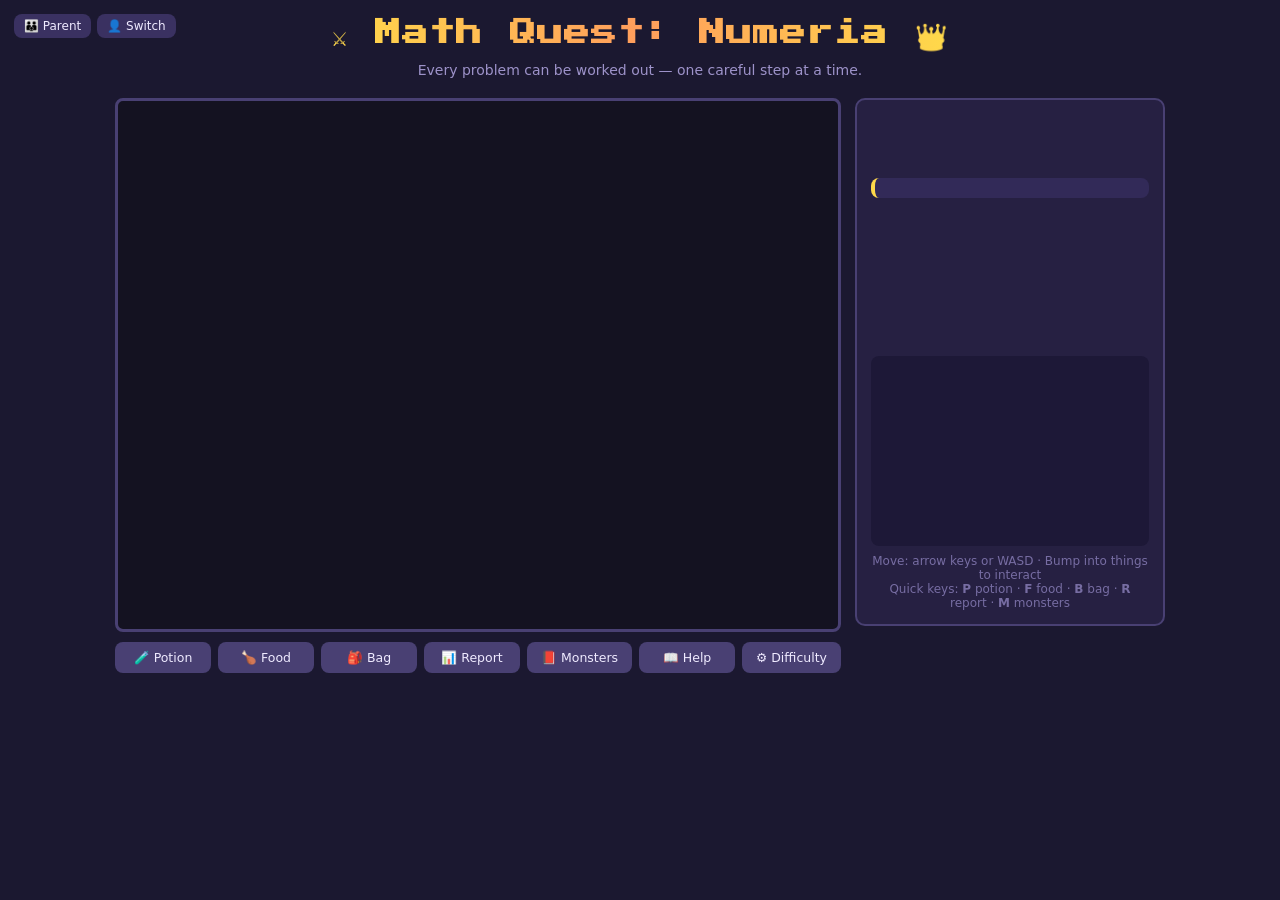
==== MathMaker_v2/index.html @ 12c75215 "Wave 8a + the legibility pass: telegraphs, Overwhelm, rust, growth - and a game that explains itself" ====
<!DOCTYPE html>
<html lang="en">
<head>
  <meta charset="UTF-8">
  <meta name="viewport" content="width=device-width, initial-scale=1.0">
  <title>Math Quest: Numeria</title>
  <link rel="icon" href="data:image/svg+xml,<svg xmlns=%22http://www.w3.org/2000/svg%22 viewBox=%220 0 100 100%22><text y=%22.9em%22 font-size=%2290%22>👑</text></svg>">
  <link rel="stylesheet" href="css/style.css">
  <!-- PWA (Pass F): installable icon + offline play when served over
       https; harmless no-ops from file:// (the family play copy) -->
  <link rel="manifest" href="manifest.json">
  <meta name="theme-color" content="#141221">
  <link rel="apple-touch-icon" href="assets/icon-192.png">
  <script>
    if ('serviceWorker' in navigator && location.protocol === 'https:') {
      addEventListener('load', () => navigator.serviceWorker.register('sw.js').catch(() => {}));
    }
  </script>
</head>
<body>
  <header>
    <div class="header-corner">
      <button id="btnParent" class="secondary">👪 Parent</button>
      <button id="btnSwitch" class="secondary">👤 Switch</button>
    </div>
    <div class="header-title">
      <h1>⚔️ Math Quest: Numeria 👑</h1>
      <div class="subtitle">Every problem can be worked out — one careful step at a time.</div>
    </div>
    <div class="header-spacer"></div>
  </header>

  <div id="game">
    <div id="playArea">
      <canvas id="canvas" width="720" height="528"></canvas>
      <div class="action-bar">
        <button id="btnPotion" title="or press P">🧪 Potion</button>
        <button id="btnFood" title="or press F">🍗 Food</button>
        <button id="btnBag" title="or press B">🎒 Bag</button>
        <button id="btnReport" title="or press R">📊 Report</button>
        <button id="btnBook" title="or press M">📕 Monsters</button>
        <button id="btnHelp">📖 Help</button>
        <button id="btnDifficulty">⚙️ Difficulty</button>
      </div>
    </div>
    <aside id="sidebar">
      <div class="stat" id="statHp"></div>
      <div class="stat" id="statStamina"></div>
      <div class="stat" id="statGold"></div>
      <div class="stat" id="statLevel"></div>
      <div class="stat combat" id="statAtk"></div>
      <div class="stat combat" id="statDef"></div>
      <div class="stat" id="statStreak"></div>
      <div class="stat" id="spellRow"></div>
      <div id="taskBox"></div>
      <div id="log"></div>
      <div class="keys-hint">Move: arrow keys or WASD · Bump into things to interact<br>
        Quick keys: <b>P</b> potion · <b>F</b> food · <b>B</b> bag · <b>R</b> report · <b>M</b> monsters</div>
    </aside>
  </div>

  <div id="overlay" class="hidden">
    <div id="modalBox"></div>
  </div>

  <div id="battleOverlay" class="hidden"></div>

  <div id="profileScreen" class="hidden">
    <div class="profile-card">
      <h1>⚔️ Math Quest: Numeria 👑</h1>
      <div class="tag">Every problem can be worked out — one careful step at a time.</div>
      <div id="profileList"></div>
      <div class="new-row">
        <input id="newName" type="text" maxlength="20" placeholder="New adventurer's name" autocomplete="off">
        <button id="btnNew" class="primary">Start ▶</button>
      </div>
    </div>
  </div>

  <script src="js/tracker.js"></script>
  <script src="js/problems.js"></script>
  <script src="js/mastery.js"></script>
  <script src="js/data.js"></script>
  <script src="js/maps.js"></script>
  <script src="js/sprites.js"></script>
  <script src="js/battle.js"></script>
  <script src="js/engine.js"></script>
  <script src="js/ui.js"></script>
  <script src="js/main.js"></script>
</body>
</html>
---- MathMaker_v2/css/style.css ----
/* MathMaker v2 */
@font-face {
  font-family: 'Press Start 2P';
  src: url('../assets/PressStart2P.ttf') format('truetype');
  font-display: swap;
}

* { box-sizing: border-box; margin: 0; padding: 0; }

body {
  background: #1b1830;
  color: #efeaff;
  font-family: 'Avenir Next', 'Segoe UI', system-ui, sans-serif;
  min-height: 100vh;
  display: flex;
  flex-direction: column;
  align-items: center;
}

/* three columns: grown-up buttons | centered title | matching spacer —
   grid (not absolute) so the buttons can never overlap the title */
header {
  text-align: center; padding: 14px 14px 8px;
  display: grid; grid-template-columns: 1fr auto 1fr; align-items: start; gap: 8px;
  align-self: stretch; /* body centers children to content width — stretch to
                          the full window so the corner is the WINDOW corner,
                          not a spot crowding the title */
}
.header-corner { display: flex; gap: 6px; justify-self: start; }
.header-corner button { font-size: 12px; padding: 5px 10px; }
header h1 {
  font-family: 'Press Start 2P', monospace;
  font-size: 26px; letter-spacing: 1px;
  background: linear-gradient(90deg, #ffd94a, #ff9d5c, #ffd94a);
  -webkit-background-clip: text; background-clip: text;
  -webkit-text-fill-color: transparent;
  padding: 6px 0;
}
header .subtitle { color: #9d92c9; font-size: 14px; margin-top: 4px; }

#game { display: flex; gap: 14px; padding: 12px; align-items: flex-start; }

#canvas {
  border: 3px solid #494073;
  border-radius: 8px;
  background: #141221;
  image-rendering: pixelated;
}

/* ---------- sidebar ---------- */
#sidebar {
  width: 310px; min-height: 528px;
  background: #262042;
  border: 2px solid #494073;
  border-radius: 10px;
  padding: 14px;
  display: flex; flex-direction: column; gap: 8px;
  font-size: 15px;
}
#sidebar .stat { line-height: 1.35; }
#sidebar .stat.combat { font-size: 13.5px; }
#sidebar .dim { color: #9d92c9; font-size: 12px; }
.hpbar {
  height: 12px; background: #171331; border-radius: 6px;
  overflow: hidden; margin-bottom: 4px;
}
.hpfill { height: 100%; background: linear-gradient(90deg, #4cd964, #a8e063); transition: width 0.25s; }
.hpfill.low { background: linear-gradient(90deg, #e05252, #ff9d5c); }
.hpbar.stamina { height: 9px; }
.stfill { height: 100%; background: linear-gradient(90deg, #e0a952, #ffd94a); transition: width 0.25s; }
.stfill.low { background: linear-gradient(90deg, #b0763e, #e05252); }

.bag-empty { color: #776da3; font-size: 13.5px; padding: 4px 8px; }
.slot-label { font-size: 13px; color: #ffd94a; margin: 8px 0 2px; font-weight: 700; }
.topic-grid {
  display: grid; grid-template-columns: 1fr 1fr; gap: 4px 14px;
  background: #211b40; border-radius: 8px; padding: 10px 12px;
}
.topic-check {
  display: flex; align-items: center; gap: 8px;
  font-size: 13px; line-height: 1.3; cursor: pointer; padding: 3px 0;
}
.topic-check input { width: 16px; height: 16px; accent-color: #ffd94a; cursor: pointer; }
.topic-row { display: flex; flex-direction: column; }
.trend-up { color: #4cd964; font-size: 11px; }
.trend-down { color: #ff9d5c; font-size: 11px; }
.miss-details { font-size: 11.5px; color: #b4a9df; margin: 0 0 4px 24px; }
.miss-details summary { cursor: pointer; }
.miss-row { padding: 2px 0 2px 4px; }
.almost-sparkle { display: inline-block; animation: almost-pulse 1.4s ease-in-out infinite; }
@keyframes almost-pulse { 0%, 100% { opacity: 0.55; transform: scale(1); } 50% { opacity: 1; transform: scale(1.25); } }
.bug-row { font-size: 12.5px; padding: 4px 6px; background: #211b40; border-radius: 6px; margin-bottom: 4px; }
.bug-text {
  width: 100%; height: 220px; font-size: 11px; font-family: monospace;
  background: #171331; color: #cfc6f2; border: 1.5px solid #494073; border-radius: 8px; padding: 8px;
}
#pinInput { flex: 1; font-size: 20px; padding: 9px 14px; border-radius: 8px;
  border: 2px solid #5e51a0; background: #171331; color: #fff; font-family: inherit; letter-spacing: 4px; }
#pinInput.shake { animation: shake 0.35s; border-color: #e05252; }
.shop-row.equipped { background: #32405a !important; }
.shop-row .shop-stat { width: auto; min-width: 64px; }
.bag-note { font-size: 12px; color: #9d92c9; }
.charm-row { padding: 5px 8px; font-size: 14px; line-height: 1.4; }
.shop-row button.shop-sell { padding: 4px 14px; font-size: 13.5px; background: #7a5c2c; }

#taskBox {
  background: #322a58; border-radius: 8px; padding: 10px;
  font-size: 14px; line-height: 1.45;
  border-left: 4px solid #ffd94a;
}

/* the action bar sits under the map, one horizontal strip */
#playArea { display: flex; flex-direction: column; gap: 10px; }
/* Kid buttons only (Parent/Switch live in the header corner). Wrap is the
   safety net: min-width keeps every label whole, flex-grow keeps each row
   filling the bar edge to edge — labels must never clip. */
.action-bar { display: flex; flex-wrap: wrap; gap: 7px; width: 726px; }
.action-bar button {
  flex: 1 1 auto; min-width: 96px; padding: 8px 4px;
  font-size: 12.5px; white-space: nowrap;
}

#log {
  margin-top: auto;
  font-size: 13px; color: #b4a9df;
  background: #1d1837; border-radius: 8px; padding: 9px;
  min-height: 190px; line-height: 1.5;
}

.keys-hint { font-size: 12px; color: #776da3; text-align: center; }

/* ---------- buttons ---------- */
button {
  font-family: inherit; font-size: 15px;
  padding: 8px 16px; border-radius: 8px; border: none;
  cursor: pointer; background: #494073; color: #efeaff;
  transition: transform 0.06s, filter 0.15s;
}
button:hover:not(:disabled) { filter: brightness(1.2); }
button:active:not(:disabled) { transform: scale(0.97); }
button:disabled { opacity: 0.45; cursor: default; }
button.primary { background: linear-gradient(180deg, #ffb84a, #f2952f); color: #3a2503; font-weight: 700; }
button.secondary { background: #3a3161; }
button.mini { padding: 2px 10px; font-size: 12px; }

/* ---------- overlay & modals ---------- */
#overlay {
  position: fixed; inset: 0;
  background: rgba(10, 8, 22, 0.78);
  display: flex; align-items: center; justify-content: center;
  z-index: 10; padding: 16px;
}
#overlay.hidden, #profileScreen.hidden, #battleOverlay.hidden { display: none; }

#modalBox {
  background: #2b2450;
  border: 3px solid #5e51a0;
  border-radius: 14px;
  padding: 22px 26px;
  width: min(620px, 94vw);
  max-height: 92vh; overflow-y: auto;
  box-shadow: 0 12px 60px rgba(0,0,0,0.6);
}
#modalBox h2 { font-size: 21px; margin-bottom: 10px; color: #ffd94a; }
#modalBox h3 { font-size: 14px; margin: 12px 0 6px; color: #b4a9df; }
/* help menu: calm, grouped entries — one lead term, roomy line spacing */
.help-p { margin: 0 0 9px; line-height: 1.45; }
.dialog-body { font-size: 15.5px; line-height: 1.55; }
.dialog-body hr { border: none; border-top: 1px solid #494073; margin: 10px 0; }
.btnrow { display: flex; gap: 10px; justify-content: flex-end; margin-top: 16px; }

/* ---------- problem UI (shared by modal + battle) ---------- */
.prob-header { font-size: 16px; margin-bottom: 12px; color: #cfc6f2; }
.prob-text {
  font-size: 23px; font-weight: 600; line-height: 1.45;
  background: #211b40; border-radius: 10px; padding: 14px 18px;
  margin-bottom: 12px;
}
.prob-text.battle { background: #171331; border: 2px solid #494073; }
.prob-svg { display: flex; justify-content: center; margin-bottom: 12px; }
.answer-row { display: flex; gap: 10px; }
#answerInput {
  flex: 1; font-size: 22px; padding: 9px 14px;
  border-radius: 8px; border: 2px solid #5e51a0;
  background: #171331; color: #fff; font-family: inherit;
}
#answerInput:focus { outline: none; border-color: #ffd94a; }
#answerInput.shake { animation: shake 0.35s; border-color: #e05252; }
@keyframes shake { 20%, 60% { transform: translateX(-5px); } 40%, 80% { transform: translateX(5px); } }

.hint { font-size: 13.5px; color: #9d92c9; margin-top: 7px; }
.hint.hint-strong { font-size: 15px; color: #ffd94a; }
.parse-warn { font-size: 13.5px; color: #ffb84a; margin-top: 6px; }
.choices { display: flex; gap: 12px; justify-content: center; }
.choices .choice { font-size: 26px; padding: 10px 30px; background: #494073; }

.feedback { margin-top: 10px; font-size: 16px; line-height: 1.5; }
.feedback .right { color: #6ee87e; font-weight: 700; font-size: 19px; }
.feedback .wrong { color: #ff8080; font-weight: 700; font-size: 17px; }
.feedback .solution {
  background: #211b40; border-left: 4px solid #ff9d5c;
  padding: 9px 12px; border-radius: 6px; margin-top: 7px; font-size: 15px;
}
.feedback .result-msg { margin-top: 8px; }

.scratch-wrap { margin-top: 14px; }
.scratch-label { font-size: 13px; color: #9d92c9; margin-bottom: 4px; }
#scratch {
  width: 100%; height: 140px;
  background: #171331; border: 1.5px dashed #494073; border-radius: 8px;
  touch-action: none; cursor: crosshair;
}
.scratch-details { margin-top: 10px; }
.scratch-details summary { cursor: pointer; color: #9d92c9; font-size: 13.5px; }
.scratch-details canvas { margin-top: 6px; }

/* ---------- battle screen ---------- */
#battleOverlay {
  position: fixed; inset: 0;
  background: rgba(8, 6, 18, 0.92);
  display: flex; align-items: center; justify-content: center;
  z-index: 15; padding: 12px;
}
.battle-frame {
  width: min(760px, 96vw);
  max-height: 96vh; overflow-y: auto;
  background: #221c40;
  border: 3px solid #5e51a0;
  border-radius: 14px;
  padding: 14px;
  box-shadow: 0 12px 80px rgba(0,0,0,0.75);
}
.stage-wrap { position: relative; }
#stage {
  width: 100%;
  border-radius: 10px;
  border: 2px solid #494073;
  image-rendering: pixelated;
  display: block;
}

.bbar-box {
  position: absolute;
  width: 218px;
  background: rgba(15, 12, 30, 0.85);
  border: 2px solid #5e51a0;
  border-radius: 10px;
  padding: 8px 10px;
}
.bbar-box.mon { top: 10px; left: 10px; }
.bbar-box.hero { bottom: 10px; left: 10px; }
.bbar-name {
  font-family: 'Press Start 2P', monospace;
  font-size: 10px; margin-bottom: 6px; color: #ffd94a;
  overflow: hidden; text-overflow: ellipsis; white-space: nowrap;
}
.bbar {
  position: relative; height: 14px;
  background: #171331; border-radius: 7px; overflow: hidden;
}
.bbar .fill {
  position: absolute; inset: 0 auto 0 0; width: 100%;
  border-radius: 7px;
  transition: width 0.25s ease-out;
}
.bbar .fill.mon { background: linear-gradient(90deg, #e05252, #ff9d5c); }
.bbar .fill.hero { background: linear-gradient(90deg, #4cd964, #a8e063); }
.bbar .fill.hero.low { background: linear-gradient(90deg, #e05252, #ff9d5c); }
.bbar .ghost {
  position: absolute; inset: 0 auto 0 0; width: 100%;
  background: #ffd94a88;
  transition: width 0.9s ease-out 0.25s;
}
.bbar-sub { font-size: 11.5px; color: #b4a9df; margin-top: 5px; }

#battleBanner {
  position: absolute; top: 34%; left: 0; right: 0;
  text-align: center; pointer-events: none;
  font-family: 'Press Start 2P', monospace;
  font-size: 24px;
  text-shadow: 3px 3px 0 #141221;
  opacity: 0;
}
#battleBanner.pop { animation: bannerPop 1.4s ease-out; }
@keyframes bannerPop {
  0% { opacity: 0; transform: scale(0.3); }
  18% { opacity: 1; transform: scale(1.15); }
  30% { transform: scale(1); }
  75% { opacity: 1; }
  100% { opacity: 0; transform: scale(1.05); }
}

.battle-msg {
  min-height: 26px; padding: 8px 4px 2px;
  font-size: 15.5px; line-height: 1.4;
}
.battle-problem { padding-top: 6px; }
.battle-btnrow { margin-top: 12px; }

.victory-panel { text-align: center; padding: 8px 0; }
.victory-title {
  font-family: 'Press Start 2P', monospace;
  font-size: 22px; color: #6ee87e; margin: 8px 0 14px;
  animation: victoryGlow 1.2s ease-in-out infinite alternate;
}
@keyframes victoryGlow {
  from { text-shadow: 0 0 6px #6ee87e44; }
  to { text-shadow: 0 0 18px #6ee87ebb; }
}
.victory-lines { font-size: 17px; line-height: 1.9; }
.victory-panel .btnrow { justify-content: center; }

/* ---------- shop ---------- */
.shop-tabs { display: flex; gap: 8px; margin-bottom: 10px; }
.shop-tabs button { flex: 1; background: #251f48; }
.shop-tabs button.active { background: linear-gradient(180deg, #ffb84a, #f2952f); color: #3a2503; font-weight: 700; }
.shop-gold { margin-bottom: 6px; }
.shop-shelf { margin: 0 0 8px; font-size: 12.5px; }
.shop-compare { color: #9d92c9; }
.shop-compare.better { color: #6ee87e; }
.shop-compare.worse { color: #ff8a7a; }
.shop-row {
  display: flex; align-items: center; gap: 10px;
  padding: 6px 8px; border-radius: 6px; font-size: 14.5px;
}
.shop-row:nth-child(odd) { background: #251f48; }
.shop-row.owned { opacity: 0.55; }
.shop-item { flex: 1; }
.shop-item .quip { display: block; font-size: 11.5px; color: #9d92c9; font-style: italic; margin-top: 1px; }
.shop-stat { width: 64px; color: #b4a9df; }
.miss-quip { font-size: 12.5px; color: #9d92c9; font-style: italic; margin-top: 4px; }
.badge-dim { opacity: 0.22; filter: grayscale(1); }
.badge-on { text-shadow: 0 0 6px #ffd94a66; }

/* ---------- monster book ---------- */
.beast-row { display: flex; align-items: center; gap: 12px; padding: 6px 8px; border-radius: 6px; }
.beast-row:nth-child(odd) { background: #251f48; }
.beast-img { width: 52px; height: 52px; object-fit: contain; image-rendering: pixelated; flex: none; }
.beast-info { flex: 1; }
.beast-name { font-size: 14.5px; }
.beast-desc { font-size: 12.5px; color: #9d92c9; font-style: italic; line-height: 1.35; }
.beast-count { color: #ffd94a; font-size: 13px; white-space: nowrap; }
.beast-unknown { opacity: 0.8; }
.shop-price { width: 58px; text-align: right; color: #ffd94a; }
.shop-row button.shop-buy { padding: 4px 14px; font-size: 13.5px; }
.shop-row span.shop-buy { font-size: 13px; color: #6ee87e; }

/* ---------- Wave 7: the Final Exam's slate (the MathMaker's working) ------- */
.slate {
  background: #23202e; border: 3px solid #4a4458; border-radius: 8px;
  padding: 12px 14px; margin: 4px 0 2px; text-align: left;
}
.slate-prompt {
  font-family: 'Press Start 2P', monospace; font-size: 15px; color: #ffd94a;
  text-align: center; margin-bottom: 12px; letter-spacing: 1px;
}
.slate-step {
  display: flex; gap: 10px; align-items: flex-start;
  font-size: 15px; line-height: 1.5; color: #e8e4f4;
  padding: 5px 0; border-top: 1px dashed #3c3650;
}
.slate-n {
  flex: none; width: 22px; height: 22px; border-radius: 50%;
  background: #4a4458; color: #cfc6e8; font-size: 12px;
  display: flex; align-items: center; justify-content: center;
}

/* ---------- Wave 7: the Hall of Heroes ---------- */
.hero-row {
  display: flex; align-items: center; gap: 12px;
  padding: 8px; border-radius: 6px;
}
.hero-row:nth-child(odd) { background: #251f48; }
.hero-row.hero-me { box-shadow: inset 0 0 0 2px #ffd94a66; }
.hero-crest { font-size: 26px; flex: none; width: 34px; text-align: center; }
.hero-info { display: flex; flex-direction: column; gap: 2px; }
.hero-name { font-size: 15px; }
.hero-titles { font-size: 12.5px; color: #ffd94a; font-style: italic; }
.hero-stats { font-size: 12.5px; color: #b4a9df; }
.hero-ng { color: #ffd94a; font-size: 12px; }

/* ---------- report card ---------- */
.report-total { margin-bottom: 10px; font-size: 15px; }
.report-row {
  display: flex; align-items: center; gap: 8px; flex-wrap: wrap;
  padding: 5px 4px; font-size: 13.5px;
}
.report-row.locked { opacity: 0.45; }
.report-skill { flex: 1; }
.report-acc { width: 90px; text-align: right; color: #b4a9df; }
.report-bar {
  width: 90px; height: 9px; background: #171331;
  border-radius: 5px; overflow: hidden; display: inline-block;
}
.report-bar span { display: block; height: 100%; }
.report-bar .great { background: #4cd964; }
.report-bar .ok { background: #ffd94a; }
.report-bar .work { background: #ff9d5c; }
.report-growth { flex-basis: 100%; font-size: 12px; color: #7ee0e8; padding-left: 2px; }

/* ---------- profile screen ---------- */
#profileScreen {
  position: fixed; inset: 0; z-index: 20;
  background: #1b1830;
  display: flex; align-items: center; justify-content: center;
}
.profile-card {
  background: #2b2450; border: 3px solid #5e51a0; border-radius: 16px;
  padding: 34px 40px; width: min(500px, 92vw); text-align: center;
}
.profile-card h1 {
  font-family: 'Press Start 2P', monospace;
  font-size: 24px; margin-bottom: 8px; line-height: 1.5;
  background: linear-gradient(90deg, #ffd94a, #ff9d5c);
  -webkit-background-clip: text; background-clip: text; -webkit-text-fill-color: transparent;
}
.profile-card .tag { color: #9d92c9; margin-bottom: 22px; font-size: 15px; }
.profile-row { display: flex; gap: 8px; margin-bottom: 8px; }
.profile-row .profile-load { flex: 1; font-size: 17px; padding: 10px; }
.profile-empty { color: #776da3; margin-bottom: 10px; font-size: 14px; }
.new-row { display: flex; gap: 8px; margin-top: 18px; }
#newName {
  flex: 1; font-size: 17px; padding: 10px 14px;
  border-radius: 8px; border: 2px solid #5e51a0;
  background: #171331; color: #fff; font-family: inherit;
}

/* Wave 7.1: spells look dimmed when not castable but stay CLICKABLE —
   every click gets a log answer instead of silent nothing */
button.spell-dim { opacity: 0.5; }
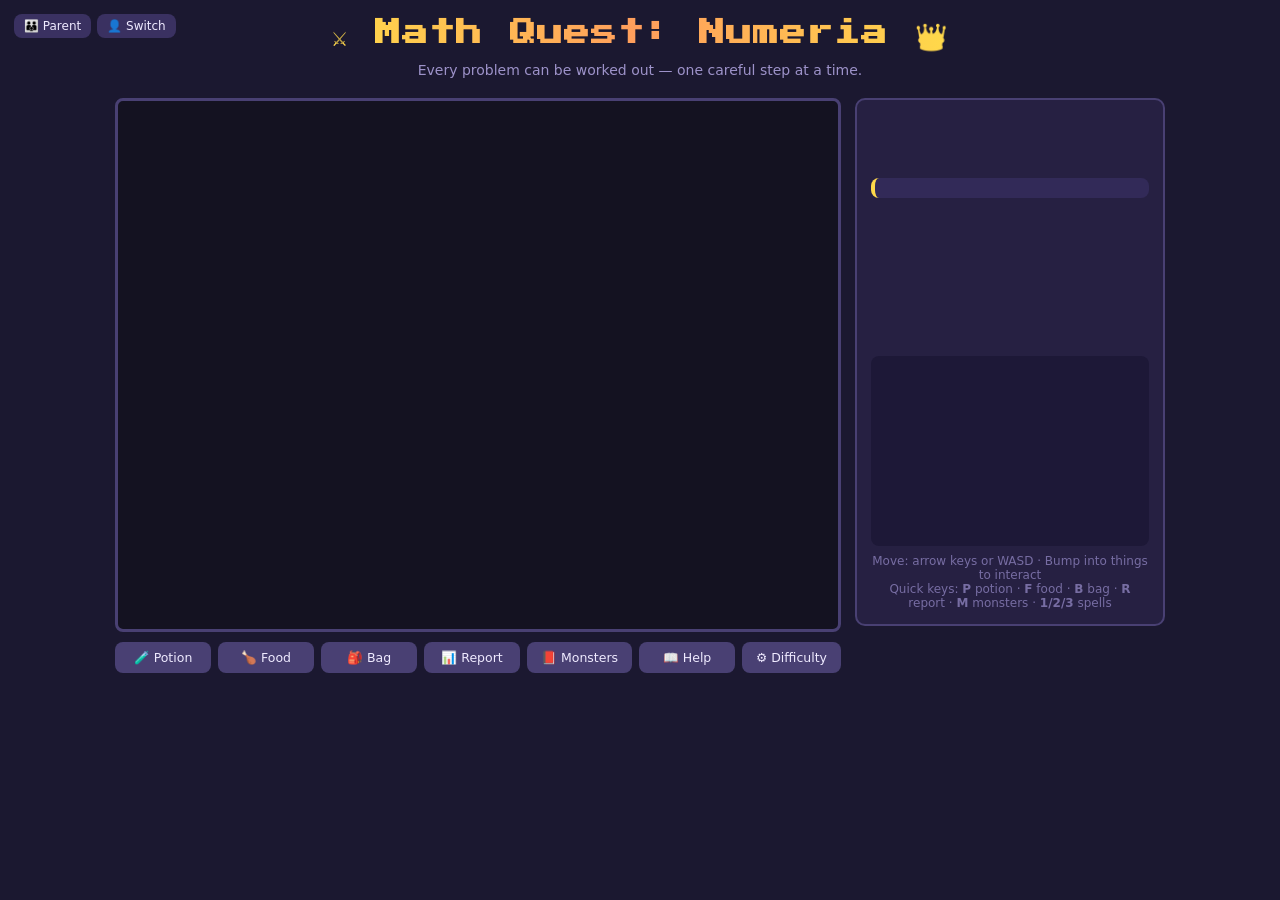
==== commit ea2fcfea: "Pass D ergonomics: touch support, spell keys, one switch for every sound - Tap/click-to-move (touch " ====
--- a/MathMaker_v2/index.html
+++ b/MathMaker_v2/index.html
@@ -55,7 +55,7 @@
       <div id="taskBox"></div>
       <div id="log"></div>
       <div class="keys-hint">Move: arrow keys or WASD · Bump into things to interact<br>
-        Quick keys: <b>P</b> potion · <b>F</b> food · <b>B</b> bag · <b>R</b> report · <b>M</b> monsters</div>
+        Quick keys: <b>P</b> potion · <b>F</b> food · <b>B</b> bag · <b>R</b> report · <b>M</b> monsters · <b>1/2/3</b> spells</div>
     </aside>
   </div>
 
--- a/MathMaker_v2/css/style.css
+++ b/MathMaker_v2/css/style.css
@@ -264,6 +264,9 @@
   transition: width 0.25s ease-out;
 }
 .bbar .fill.mon { background: linear-gradient(90deg, #e05252, #ff9d5c); }
+/* Wave 8b: the calm meter. The SAME bar and the same number — under Soothe it
+   fills with teal instead of draining red. Nothing about the fight changed. */
+.bbar .fill.mon.calm { background: linear-gradient(90deg, #7ee0e8, #a8e6cf); }
 .bbar .fill.hero { background: linear-gradient(90deg, #4cd964, #a8e063); }
 .bbar .fill.hero.low { background: linear-gradient(90deg, #e05252, #ff9d5c); }
 .bbar .ghost {
@@ -295,7 +298,31 @@
   font-size: 15.5px; line-height: 1.4;
 }
 .battle-problem { padding-top: 6px; }
-.battle-btnrow { margin-top: 12px; }
+.battle-btnrow { margin-top: 12px; justify-content: space-between; align-items: center; }
+
+/* ---------- Wave 8b: the stance row ---------- */
+/* Sticky toggles, never a per-strike press. They sit at the FAR END from Flee
+   so a kid reaching for one can't fat-finger the other. */
+.stance-row { display: flex; gap: 6px; }
+.stance-btn {
+  background: #3a3161; color: #b4a9df;
+  border: 2px solid transparent;
+  padding: 4px 11px; font-size: 12.5px;
+}
+.stance-btn.on { background: #32405a; color: #efeaff; border-color: #ffd94a99; }
+.stance-btn.on.soothe { border-color: #7ee0e8; color: #d8fbff; }
+.stance-btn.brave.on {
+  border-color: #ffd94a; color: #ffe9a3;
+  box-shadow: 0 0 10px #ffd94a55;
+}
+.victory-title.calm {
+  color: #7ee0e8;
+  animation: calmGlow 1.6s ease-in-out infinite alternate;
+}
+@keyframes calmGlow {
+  from { text-shadow: 0 0 6px #7ee0e844; }
+  to { text-shadow: 0 0 20px #7ee0e8bb; }
+}
 
 .victory-panel { text-align: center; padding: 8px 0; }
 .victory-title {
@@ -341,6 +368,13 @@
 .beast-desc { font-size: 12.5px; color: #9d92c9; font-style: italic; line-height: 1.35; }
 .beast-count { color: #ffd94a; font-size: 13px; white-space: nowrap; }
 .beast-unknown { opacity: 0.8; }
+/* Wave 8b: the befriended card. An inset frame rather than a background, so it
+   survives the :nth-child(odd) zebra striping without an !important fight —
+   the same idiom .hero-me uses. Teal = the calm axis, everywhere. */
+.beast-row.beast-befriended { box-shadow: inset 0 0 0 2px #7ee0e866; }
+.beast-friend { color: #7ee0e8; font-size: 13px; white-space: nowrap; margin-left: 8px; }
+.beast-helped { font-size: 12px; color: #7ee0e8; font-style: italic; margin-top: 2px; }
+.hero-honours { font-size: 12px; color: #7ee0e8; }
 .shop-price { width: 58px; text-align: right; color: #ffd94a; }
 .shop-row button.shop-buy { padding: 4px 14px; font-size: 13.5px; }
 .shop-row span.shop-buy { font-size: 13px; color: #6ee87e; }
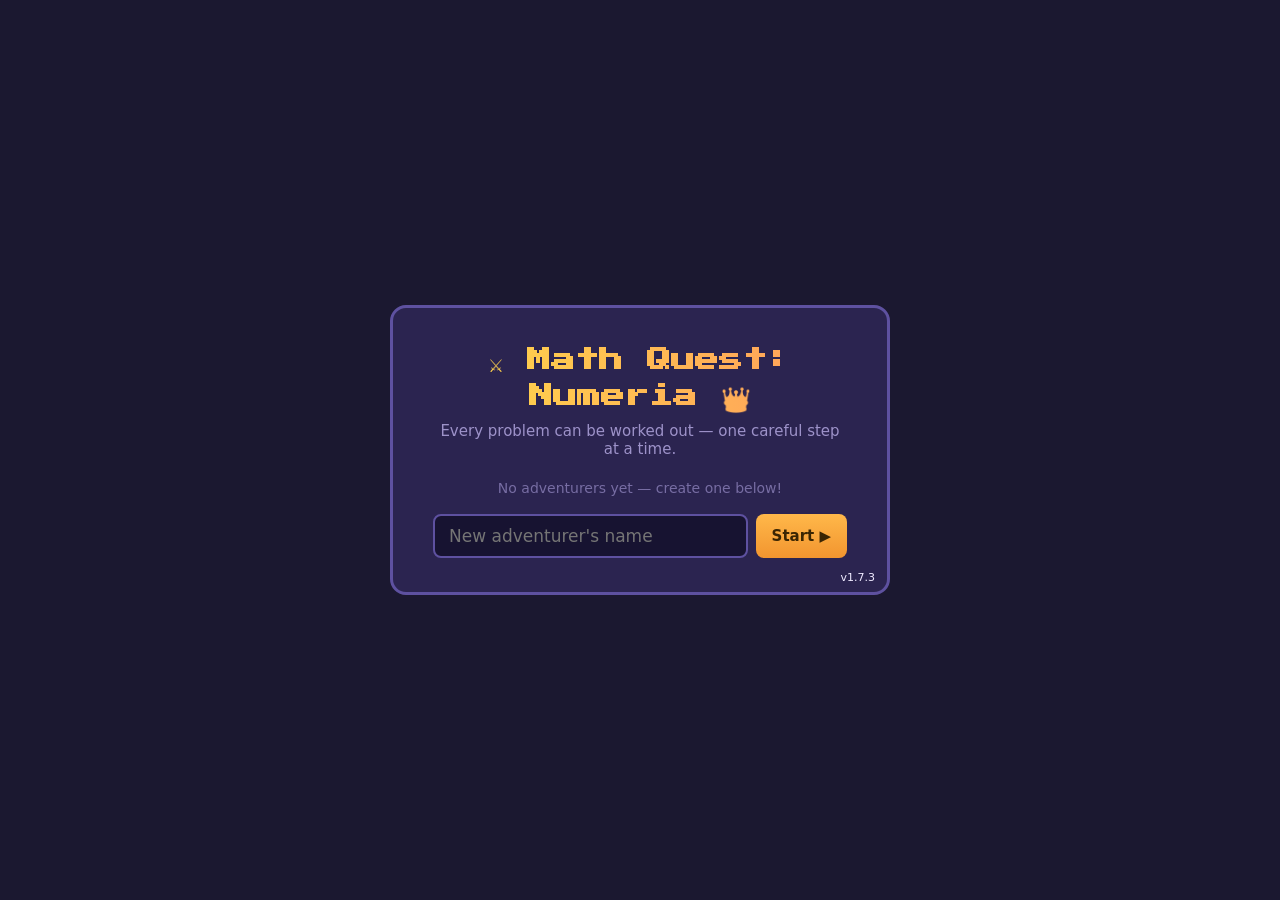
==== commit d5f0b14b: "v1.7.3: settings dialog reorg, soothe bar drains wildness, racks sort by price Plus the complete wor" ====
--- a/MathMaker_v2/index.html
+++ b/MathMaker_v2/index.html
@@ -40,7 +40,7 @@
         <button id="btnReport" title="or press R">📊 Report</button>
         <button id="btnBook" title="or press M">📕 Monsters</button>
         <button id="btnHelp">📖 Help</button>
-        <button id="btnDifficulty">⚙️ Difficulty</button>
+        <button id="btnDifficulty">⚙️ Settings</button>
       </div>
     </div>
     <aside id="sidebar">
@@ -86,6 +86,7 @@
   <script src="js/battle.js"></script>
   <script src="js/engine.js"></script>
   <script src="js/ui.js"></script>
+  <script src="js/music.js"></script>
   <script src="js/main.js"></script>
 </body>
 </html>
--- a/MathMaker_v2/css/style.css
+++ b/MathMaker_v2/css/style.css
@@ -49,13 +49,18 @@
 
 /* ---------- sidebar ---------- */
 #sidebar {
-  width: 310px; min-height: 528px;
+  width: 310px;
+  /* height CAPPED to the play column (canvas 534 + gap 10 + action bar ~44):
+     the page must never scroll (playtest 2026-07-13) — the LOG absorbs
+     overflow by scrolling internally instead */
+  height: 588px;
   background: #262042;
   border: 2px solid #494073;
   border-radius: 10px;
   padding: 14px;
   display: flex; flex-direction: column; gap: 8px;
   font-size: 15px;
+  overflow: hidden;
 }
 #sidebar .stat { line-height: 1.35; }
 #sidebar .stat.combat { font-size: 13.5px; }
@@ -124,7 +129,8 @@
   margin-top: auto;
   font-size: 13px; color: #b4a9df;
   background: #1d1837; border-radius: 8px; padding: 9px;
-  min-height: 190px; line-height: 1.5;
+  min-height: 90px; line-height: 1.5;
+  flex: 1 1 auto; overflow-y: auto; /* the log scrolls; the page never does */
 }
 
 .keys-hint { font-size: 12px; color: #776da3; text-align: center; }
@@ -165,6 +171,16 @@
 #modalBox h3 { font-size: 14px; margin: 12px 0 6px; color: #b4a9df; }
 /* help menu: calm, grouped entries — one lead term, roomy line spacing */
 .help-p { margin: 0 0 9px; line-height: 1.45; }
+
+/* accessibility: parent-panel "larger reading text" — bumps the READING
+   surfaces (dialogs, problems, log, sidebar), never the pixel-art canvas */
+body.big-text .dialog-body { font-size: 17.5px; }
+body.big-text .prob-text { font-size: 26px; }
+body.big-text #log { font-size: 15px; }
+body.big-text #sidebar { font-size: 17px; }
+body.big-text .help-p { font-size: 16.5px; line-height: 1.5; }
+body.big-text .prob-header { font-size: 18px; }
+body.big-text #modalBox h2 { font-size: 23px; }
 .dialog-body { font-size: 15.5px; line-height: 1.55; }
 .dialog-body hr { border: none; border-top: 1px solid #494073; margin: 10px 0; }
 .btnrow { display: flex; gap: 10px; justify-content: flex-end; margin-top: 16px; }
@@ -264,9 +280,11 @@
   transition: width 0.25s ease-out;
 }
 .bbar .fill.mon { background: linear-gradient(90deg, #e05252, #ff9d5c); }
-/* Wave 8b: the calm meter. The SAME bar and the same number — under Soothe it
-   fills with teal instead of draining red. Nothing about the fight changed. */
-.bbar .fill.mon.calm { background: linear-gradient(90deg, #7ee0e8, #a8e6cf); }
+/* v1.7.3: under Soothe the bar drains WILDNESS — same direction as the
+   hero's bar (playtest: opposite-running gauges were confusing), honestly
+   red (it is the monster's aggression, shrinking), a shade warmer than the
+   Strike bar so the stances still read apart at a glance. */
+.bbar .fill.mon.calm { background: linear-gradient(90deg, #e05252, #e8a25c); }
 .bbar .fill.hero { background: linear-gradient(90deg, #4cd964, #a8e063); }
 .bbar .fill.hero.low { background: linear-gradient(90deg, #e05252, #ff9d5c); }
 .bbar .ghost {
@@ -352,10 +370,41 @@
 }
 .shop-row:nth-child(odd) { background: #251f48; }
 .shop-row.owned { opacity: 0.55; }
+/* v1.7.1 (playtest 2026-07-13, "the shop is overwhelming"): each section
+   sits in its own softly tinted block with a colored spine, so the rack
+   reads as rooms in a shop rather than one long ledger. */
+.shop-sec { border-radius: 10px; padding: 6px 8px 8px; margin: 10px 0; background: rgba(255,255,255,0.03); border-left: 4px solid #4a4076; }
+.shop-sec h3 { margin: 2px 0 6px; }
+.shop-sec-gentle { background: rgba(126,224,232,0.07); border-left-color: #7ee0e8; }
+.shop-sec-bold  { background: rgba(255,184,74,0.07); border-left-color: #ffb84a; }
+.shop-sec-armor { background: rgba(157,146,201,0.08); border-left-color: #8a7cc8; }
+.shop-sec-ring  { background: rgba(232,138,196,0.07); border-left-color: #e88ac4; }
+.shop-sec-food  { background: rgba(110,232,126,0.07); border-left-color: #6ee87e; }
+.shop-sec-potion{ background: rgba(255,122,146,0.07); border-left-color: #ff7a92; }
+.shop-sec-isle  { background: rgba(82,168,224,0.08); border-left-color: #52a8e0; }
+.shop-sec-sell  { background: rgba(255,217,74,0.06); border-left-color: #c8a838; }
+/* v1.7.3: the ⚙️ Settings dialog reuses the tinted-room recipe */
+.set-row { display: flex; gap: 8px; flex-wrap: wrap; margin-top: 6px; }
+.set-row button { flex: 1; min-width: 120px; }
+.set-choice .quip { display: block; font-size: 11px; font-weight: 400; opacity: 0.75; margin-top: 2px; }
 .shop-item { flex: 1; }
 .shop-item .quip { display: block; font-size: 11.5px; color: #9d92c9; font-style: italic; margin-top: 1px; }
 .shop-stat { width: 64px; color: #b4a9df; }
 .miss-quip { font-size: 12.5px; color: #9d92c9; font-style: italic; margin-top: 4px; }
+
+/* v1.7.0: boss wrong-math attacks — a wildly-wrong equation, presentation
+   only, in the boss's own accent color (set inline per-battle). "Jagged" via
+   a slight alternating skew per character rather than motion (Calm Mode
+   needs no gate — this is text, not an animation). */
+.boss-lie {
+  display: inline-block; margin-top: 4px; font-weight: 700; letter-spacing: 1px;
+  text-shadow: 1px 1px 0 rgba(0,0,0,0.45); transform: skewX(-4deg);
+}
+/* the correction beat: the kid's own next correct strike names the truth —
+   calm, warm, never scolding; error and fix sit right next to each other. */
+.boss-correction {
+  margin-top: 6px; font-size: 14px; color: #a8e6cf; font-style: italic;
+}
 .badge-dim { opacity: 0.22; filter: grayscale(1); }
 .badge-on { text-shadow: 0 0 6px #ffd94a66; }
 
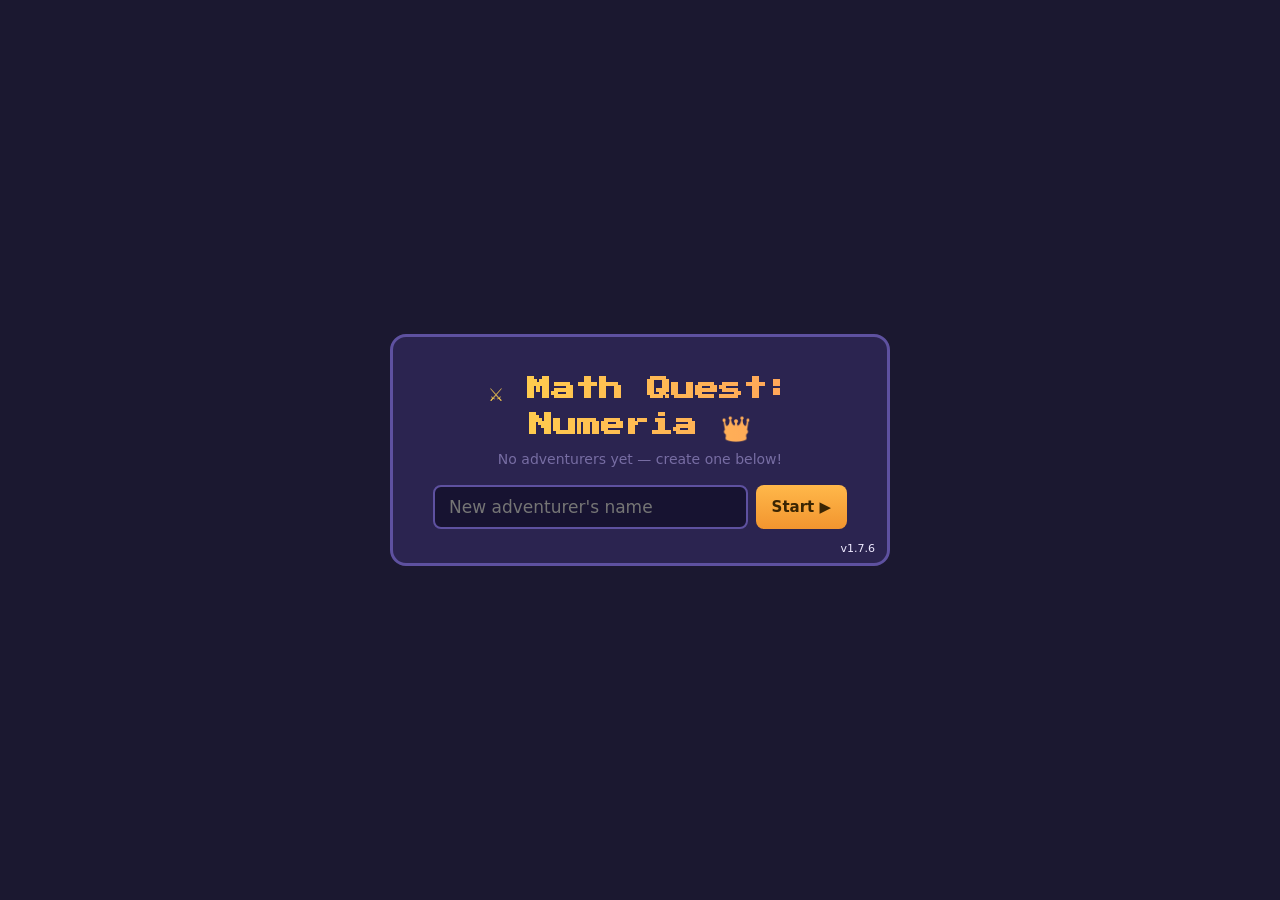
==== commit c7e298a1: "v1.7.6: music credits in Settings; drop the header subtitle Add a '🎼 Music credits' room to the ⚙️ S" ====
--- a/MathMaker_v2/index.html
+++ b/MathMaker_v2/index.html
@@ -25,7 +25,6 @@
     </div>
     <div class="header-title">
       <h1>⚔️ Math Quest: Numeria 👑</h1>
-      <div class="subtitle">Every problem can be worked out — one careful step at a time.</div>
     </div>
     <div class="header-spacer"></div>
   </header>
@@ -68,7 +67,6 @@
   <div id="profileScreen" class="hidden">
     <div class="profile-card">
       <h1>⚔️ Math Quest: Numeria 👑</h1>
-      <div class="tag">Every problem can be worked out — one careful step at a time.</div>
       <div id="profileList"></div>
       <div class="new-row">
         <input id="newName" type="text" maxlength="20" placeholder="New adventurer's name" autocomplete="off">
--- a/MathMaker_v2/css/style.css
+++ b/MathMaker_v2/css/style.css
@@ -384,6 +384,9 @@
 .shop-sec-isle  { background: rgba(82,168,224,0.08); border-left-color: #52a8e0; }
 .shop-sec-sell  { background: rgba(255,217,74,0.06); border-left-color: #c8a838; }
 /* v1.7.3: the ⚙️ Settings dialog reuses the tinted-room recipe */
+.shop-sec-credits { background: rgba(207,198,232,0.07); border-left-color: #cfc6e8; }
+.credits-list { margin: 4px 0 0; padding-left: 18px; }
+.credits-list li { font-size: 11.5px; color: #b4a9df; line-height: 1.5; margin: 1px 0; }
 .set-row { display: flex; gap: 8px; flex-wrap: wrap; margin-top: 6px; }
 .set-row button { flex: 1; min-width: 120px; }
 .set-choice .quip { display: block; font-size: 11px; font-weight: 400; opacity: 0.75; margin-top: 2px; }
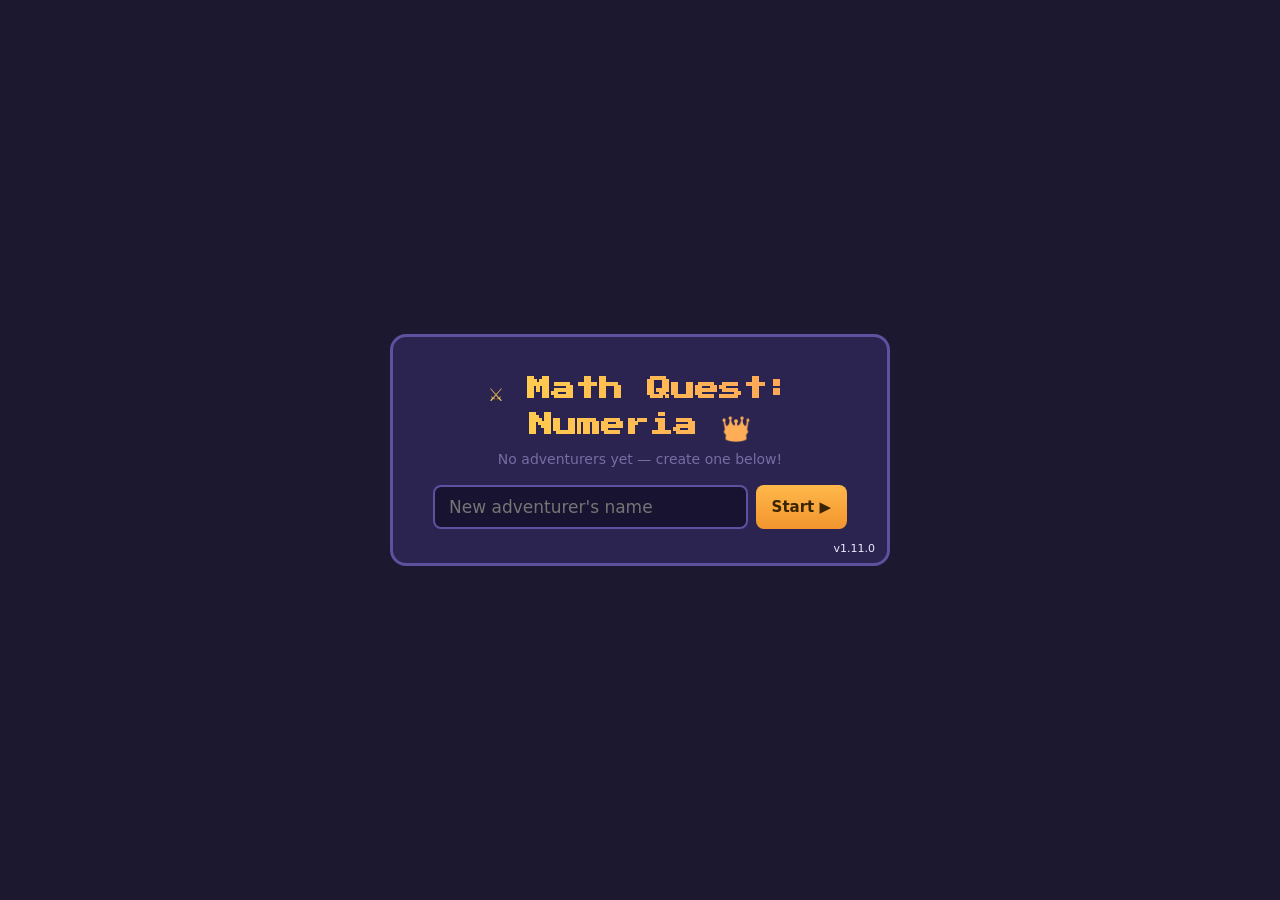
==== commit 397ddd9e: "v1.11.0 — Wave 15: The Parlor (Castle Expansion Wave B) Design-reviewed, prose approved. The card ga" ====
--- a/MathMaker_v2/index.html
+++ b/MathMaker_v2/index.html
@@ -81,6 +81,7 @@
   <script src="js/data.js"></script>
   <script src="js/maps.js"></script>
   <script src="js/sprites.js"></script>
+  <script src="js/parlor.js"></script>
   <script src="js/battle.js"></script>
   <script src="js/engine.js"></script>
   <script src="js/ui.js"></script>
--- a/MathMaker_v2/css/style.css
+++ b/MathMaker_v2/css/style.css
@@ -387,6 +387,17 @@
 .shop-sec-credits { background: rgba(207,198,232,0.07); border-left-color: #cfc6e8; }
 .credits-list { margin: 4px 0 0; padding-left: 18px; }
 .credits-list li { font-size: 11.5px; color: #b4a9df; line-height: 1.5; margin: 1px 0; }
+/* Practice Yard (the Tutor): a wall of drill cards */
+.yard-wall { display: flex; flex-wrap: wrap; gap: 6px; margin-top: 6px; }
+.yard-card { flex: 1 1 130px; min-width: 118px; display: flex; align-items: center; gap: 6px; text-align: left; }
+.yard-card.rec { border-color: #ffd94a; box-shadow: 0 0 0 2px rgba(255,217,74,0.5) inset; }
+.yard-card.locked { opacity: 0.45; }
+.yard-stars { margin-left: auto; color: #ffd94a; letter-spacing: 1px; font-size: 12px; }
+.yard-lock { margin-left: auto; font-size: 10px; color: #9d92c9; font-weight: 400; }
+.yard-rec { font-size: 10px; color: #ffd94a; font-weight: 700; }
+.yard-cheer { text-align: center; font-weight: 700; color: #ffd94a; font-size: 18px; margin: 2px 0 8px; animation: cheerPop 0.5s ease-out; }
+.yard-cheer.big { font-size: 22px; color: #7ee0e8; }
+@keyframes cheerPop { 0% { transform: scale(0.4); opacity: 0; } 55% { transform: scale(1.18); } 100% { transform: scale(1); opacity: 1; } }
 .set-row { display: flex; gap: 8px; flex-wrap: wrap; margin-top: 6px; }
 .set-row button { flex: 1; min-width: 120px; }
 .set-choice .quip { display: block; font-size: 11px; font-weight: 400; opacity: 0.75; margin-top: 2px; }
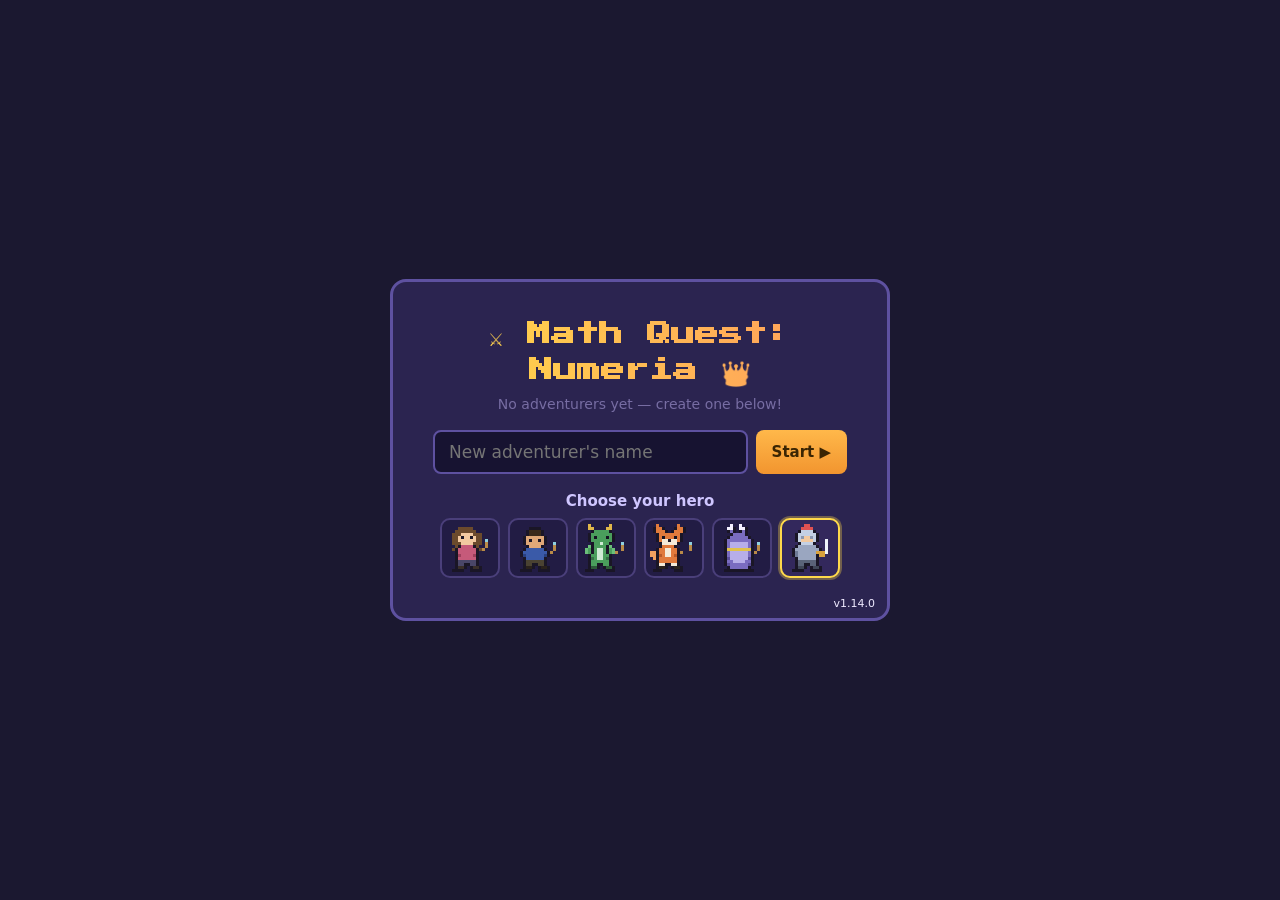
==== commit fb2fdeea: "v1.14.0 — Wave 18: Choose Your Hero (avatar selection) Design-reviewed, prose approved. A kid asked " ====
--- a/MathMaker_v2/index.html
+++ b/MathMaker_v2/index.html
@@ -72,6 +72,10 @@
         <input id="newName" type="text" maxlength="20" placeholder="New adventurer's name" autocomplete="off">
         <button id="btnNew" class="primary">Start ▶</button>
       </div>
+      <div class="avatar-choose">
+        <div class="avatar-choose-head" id="avatarChooseHead">Choose your hero</div>
+        <div id="avatarPickProfile" class="avatar-pick"></div>
+      </div>
     </div>
   </div>
 
--- a/MathMaker_v2/css/style.css
+++ b/MathMaker_v2/css/style.css
@@ -525,3 +525,28 @@
 /* Wave 7.1: spells look dimmed when not castable but stay CLICKABLE —
    every click gets a log answer instead of silent nothing */
 button.spell-dim { opacity: 0.5; }
+
+/* Wave 18: the avatar picker (Looking Glass, Study wardrobe, profile screen) */
+.avatar-choose { margin-top: 18px; }
+.avatar-choose-head { font-size: 15px; font-weight: 700; margin-bottom: 8px; color: #cfc6ff; }
+.avatar-pick { margin: 6px 0; }
+.avatar-grid { display: flex; gap: 8px; flex-wrap: wrap; justify-content: center; }
+.avatar-opt {
+  padding: 4px; border-radius: 10px; border: 2px solid #4a3f7a;
+  background: #221c44; cursor: pointer; line-height: 0;
+}
+.avatar-opt img { width: 48px; height: 48px; image-rendering: pixelated; }
+.avatar-opt.sel { border-color: #ffd94a; background: #33285c; box-shadow: 0 0 0 2px #ffd94a55; }
+.avatar-swatches { margin-top: 12px; }
+.avatar-swrow { display: flex; align-items: center; gap: 6px; margin: 6px 0; flex-wrap: wrap; }
+.avatar-swlabel { width: 56px; font-size: 13px; color: #a99fd6; }
+.avatar-sw {
+  width: 26px; height: 26px; border-radius: 50%; padding: 0;
+  border: 2px solid #4a3f7a; cursor: pointer;
+}
+.avatar-sw.sel { border-color: #fff; box-shadow: 0 0 0 2px #ffd94a; }
+.avatar-hat {
+  min-width: 32px; height: 30px; border-radius: 8px; padding: 2px 4px;
+  border: 2px solid #4a3f7a; background: #221c44; cursor: pointer; font-size: 16px;
+}
+.avatar-hat.sel { border-color: #ffd94a; background: #33285c; }
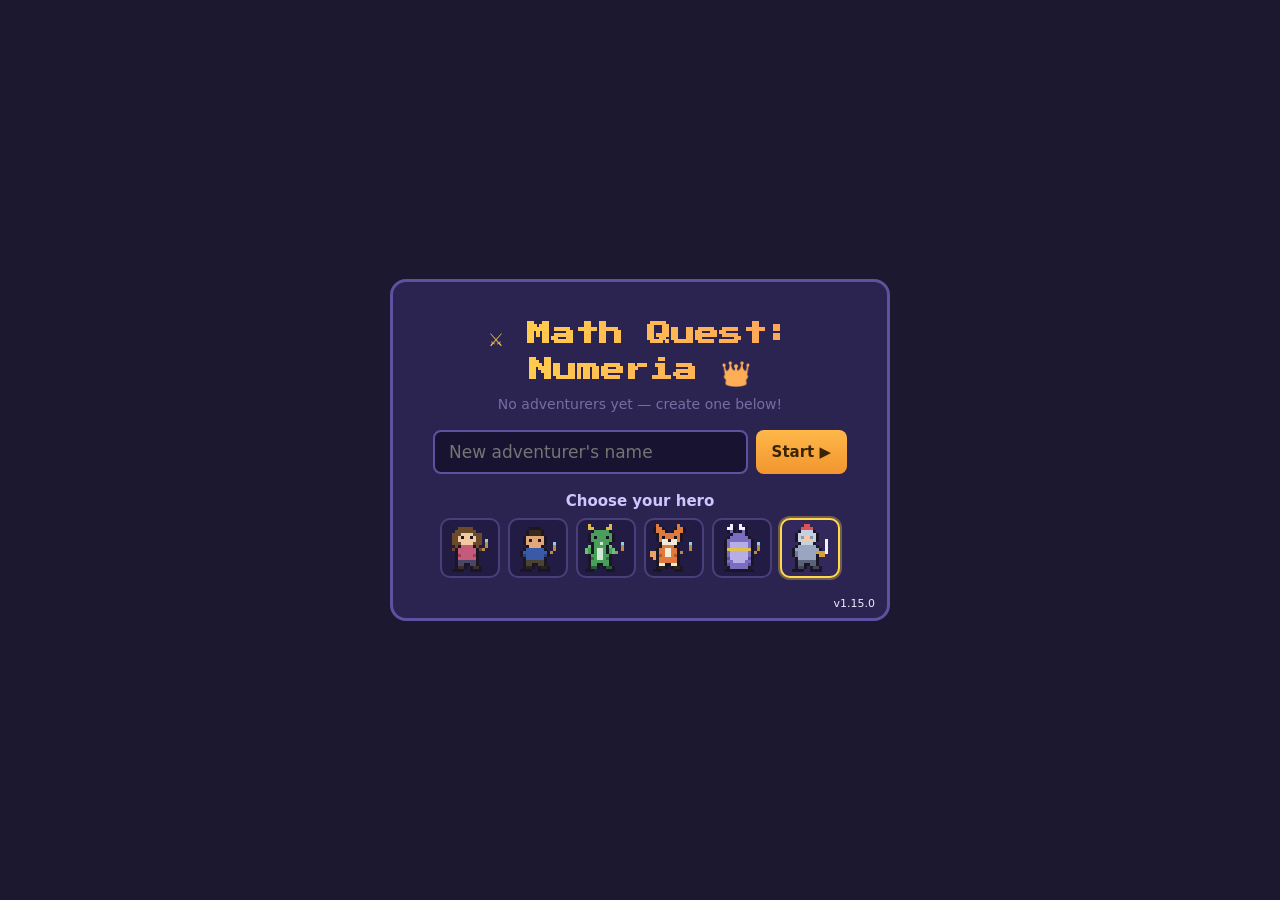
==== commit 8e6a4b1e: "v1.15.0 — Through the Looking Glass P1: the reversible mirror portal (supersedes Golden Numeria) Des" ====
--- a/MathMaker_v2/index.html
+++ b/MathMaker_v2/index.html
@@ -43,6 +43,7 @@
       </div>
     </div>
     <aside id="sidebar">
+      <div id="mirrorBanner" class="hidden"></div>
       <div class="stat" id="statHp"></div>
       <div class="stat" id="statStamina"></div>
       <div class="stat" id="statGold"></div>
--- a/MathMaker_v2/css/style.css
+++ b/MathMaker_v2/css/style.css
@@ -65,6 +65,26 @@
 #sidebar .stat { line-height: 1.35; }
 #sidebar .stat.combat { font-size: 13.5px; }
 #sidebar .dim { color: #9d92c9; font-size: 12px; }
+/* Wave 20 (Looking Glass P1): the persistent "you are through the glass"
+   indicator — a cool-tinted banner + a mirror-side step-back button, so the
+   sticky mirror state is always visible AND always reversible from inside. */
+#mirrorBanner {
+  background: linear-gradient(180deg, #23405e, #1b3350);
+  border: 2px solid #6fb2d8;
+  border-radius: 8px;
+  padding: 8px 10px;
+  font-size: 13px;
+  line-height: 1.3;
+  color: #d6ecff;
+}
+#mirrorBanner b { color: #bfe4ff; }
+#mirrorBanner button {
+  margin-top: 6px; width: 100%;
+  background: #2e5578; color: #eaf6ff;
+  border: 1px solid #7cc0e4; border-radius: 6px;
+  padding: 5px 8px; font-size: 12px; cursor: pointer;
+}
+#mirrorBanner button:hover { background: #3a678f; }
 .hpbar {
   height: 12px; background: #171331; border-radius: 6px;
   overflow: hidden; margin-bottom: 4px;
